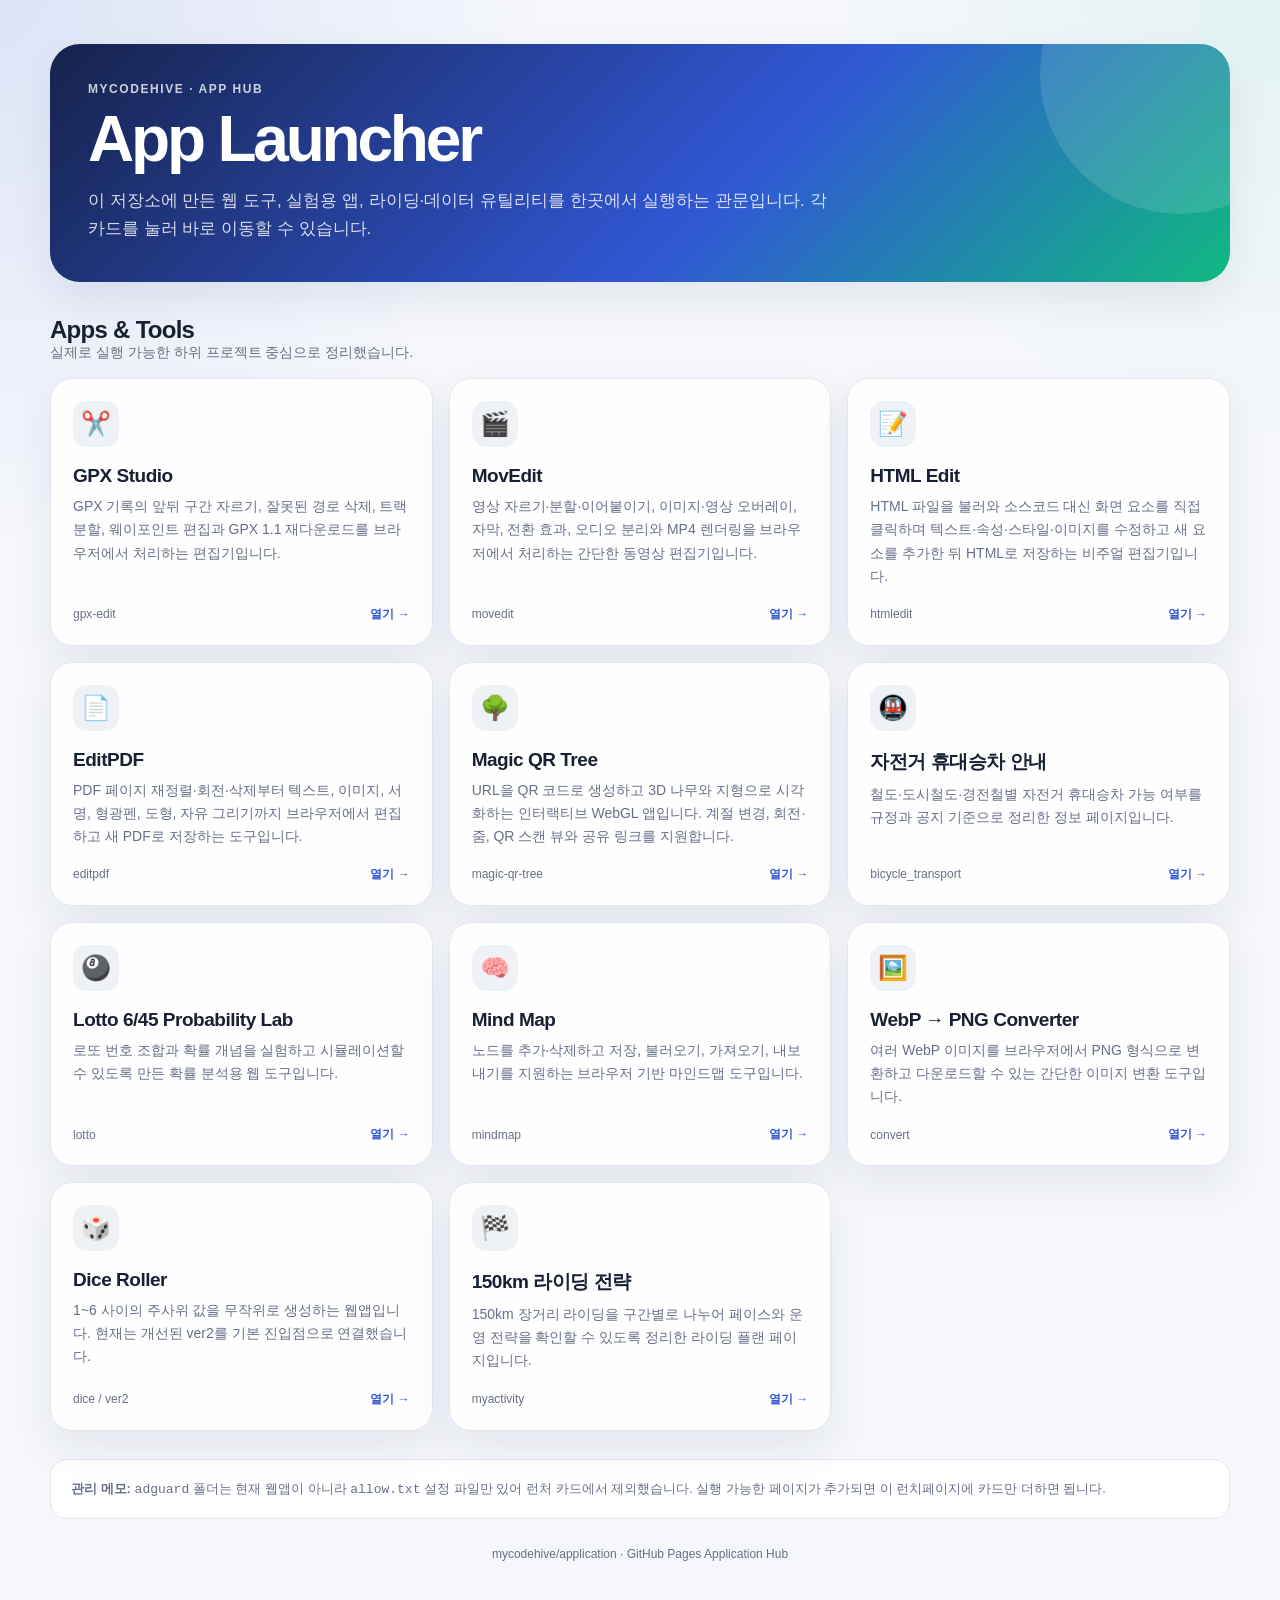
==== app/index.html @ d09657d2 "Publish index.html under /app" ====
<!doctype html>
<html lang="ko">
<head>
  <meta charset="utf-8" />
  <meta name="viewport" content="width=device-width, initial-scale=1" />
  <title>App Launcher</title>
  <meta name="description" content="mycodehive의 웹 도구와 실험 프로젝트를 /app/에서 실행하는 런치페이지입니다." />
  <style>
    :root{--bg:#f5f7fb;--surface:#ffffff;--surface-soft:#eef2f7;--text:#182033;--muted:#667085;--line:#e1e7ef;--brand:#3157d5;--brand-dark:#1f3ca6;--shadow:0 18px 42px rgba(30,42,75,.08);--radius:22px}
    *{box-sizing:border-box}body{margin:0;font-family:-apple-system,BlinkMacSystemFont,"Segoe UI",Roboto,"Noto Sans KR","Apple SD Gothic Neo","Malgun Gothic",sans-serif;color:var(--text);background:radial-gradient(circle at top left,rgba(49,87,213,.12),transparent 34rem),radial-gradient(circle at top right,rgba(16,185,129,.08),transparent 28rem),var(--bg)}a{color:inherit;text-decoration:none}.shell{width:min(1180px,calc(100% - 32px));margin:0 auto;padding:44px 0 72px}.hero{padding:38px;border-radius:30px;background:linear-gradient(135deg,#16234c,#3157d5 58%,#10b981);color:#fff;box-shadow:var(--shadow);overflow:hidden;position:relative}.hero:after{content:"";position:absolute;width:280px;height:280px;border-radius:50%;right:-90px;top:-110px;background:rgba(255,255,255,.12)}.eyebrow{font-size:12px;font-weight:800;letter-spacing:.13em;text-transform:uppercase;opacity:.78}h1{font-size:clamp(36px,6vw,64px);line-height:1.04;margin:10px 0 14px;letter-spacing:-.05em}.hero p{max-width:760px;margin:0;color:rgba(255,255,255,.82);font-size:17px;line-height:1.7}.section-head{display:flex;justify-content:space-between;gap:16px;align-items:end;margin:34px 0 16px}.section-head h2{margin:0;font-size:24px;letter-spacing:-.03em}.section-head p{margin:0;color:var(--muted);font-size:14px}.grid{display:grid;grid-template-columns:repeat(3,minmax(0,1fr));gap:16px}.card{display:flex;flex-direction:column;min-height:220px;background:rgba(255,255,255,.92);border:1px solid var(--line);border-radius:var(--radius);padding:22px;box-shadow:var(--shadow);transition:.18s ease}.card:hover{transform:translateY(-3px);border-color:#cbd6f6;box-shadow:0 22px 48px rgba(30,42,75,.12)}.icon{width:46px;height:46px;border-radius:14px;background:var(--surface-soft);display:grid;place-items:center;font-size:24px;margin-bottom:18px}.card h3{margin:0 0 8px;font-size:19px;letter-spacing:-.025em}.card p{margin:0;color:var(--muted);font-size:14px;line-height:1.65;flex:1}.meta{margin-top:18px;display:flex;justify-content:space-between;gap:12px;align-items:center;font-size:12px;color:var(--muted)}.open{font-weight:800;color:var(--brand)}.note{margin-top:28px;padding:18px 20px;border-radius:16px;background:#fff;border:1px solid var(--line);color:var(--muted);font-size:13px;line-height:1.65}footer{margin-top:28px;text-align:center;color:var(--muted);font-size:12px}@media(max-width:900px){.grid{grid-template-columns:repeat(2,minmax(0,1fr))}}@media(max-width:620px){.shell{width:min(100% - 22px,1180px);padding:18px 0 44px}.hero{padding:28px 22px;border-radius:22px}.grid{grid-template-columns:1fr}.section-head{display:block}.section-head p{margin-top:6px}}
  </style>
</head>
<body>
  <main class="shell">
    <section class="hero"><div class="eyebrow">MYCODEHIVE · APP HUB</div><h1>App Launcher</h1><p>이 저장소에 만든 웹 도구, 실험용 앱, 라이딩·데이터 유틸리티를 한곳에서 실행하는 관문입니다. 각 카드를 눌러 바로 이동할 수 있습니다.</p></section>
    <div class="section-head"><div><h2>Apps & Tools</h2><p>실제로 실행 가능한 하위 프로젝트 중심으로 정리했습니다.</p></div></div>
    <section class="grid">
      <a class="card" href="./gpx-edit/"><div class="icon">✂️</div><h3>GPX Studio</h3><p>GPX 기록의 앞뒤 구간 자르기, 잘못된 경로 삭제, 트랙 분할, 웨이포인트 편집과 GPX 1.1 재다운로드를 브라우저에서 처리하는 편집기입니다.</p><div class="meta"><span>gpx-edit</span><span class="open">열기 →</span></div></a>
      <a class="card" href="./movedit/"><div class="icon">🎬</div><h3>MovEdit</h3><p>영상 자르기·분할·이어붙이기, 이미지·영상 오버레이, 자막, 전환 효과, 오디오 분리와 MP4 렌더링을 브라우저에서 처리하는 간단한 동영상 편집기입니다.</p><div class="meta"><span>movedit</span><span class="open">열기 →</span></div></a>
      <a class="card" href="./htmledit/"><div class="icon">📝</div><h3>HTML Edit</h3><p>HTML 파일을 불러와 소스코드 대신 화면 요소를 직접 클릭하며 텍스트·속성·스타일·이미지를 수정하고 새 요소를 추가한 뒤 HTML로 저장하는 비주얼 편집기입니다.</p><div class="meta"><span>htmledit</span><span class="open">열기 →</span></div></a>
      <a class="card" href="./editpdf/"><div class="icon">📄</div><h3>EditPDF</h3><p>PDF 페이지 재정렬·회전·삭제부터 텍스트, 이미지, 서명, 형광펜, 도형, 자유 그리기까지 브라우저에서 편집하고 새 PDF로 저장하는 도구입니다.</p><div class="meta"><span>editpdf</span><span class="open">열기 →</span></div></a>
      <a class="card" href="./magic-qr-tree/"><div class="icon">🌳</div><h3>Magic QR Tree</h3><p>URL을 QR 코드로 생성하고 3D 나무와 지형으로 시각화하는 인터랙티브 WebGL 앱입니다. 계절 변경, 회전·줌, QR 스캔 뷰와 공유 링크를 지원합니다.</p><div class="meta"><span>magic-qr-tree</span><span class="open">열기 →</span></div></a>
      <a class="card" href="./bicycle_transport/"><div class="icon">🚇</div><h3>자전거 휴대승차 안내</h3><p>철도·도시철도·경전철별 자전거 휴대승차 가능 여부를 규정과 공지 기준으로 정리한 정보 페이지입니다.</p><div class="meta"><span>bicycle_transport</span><span class="open">열기 →</span></div></a>
      <a class="card" href="./lotto/lotto.html"><div class="icon">🎱</div><h3>Lotto 6/45 Probability Lab</h3><p>로또 번호 조합과 확률 개념을 실험하고 시뮬레이션할 수 있도록 만든 확률 분석용 웹 도구입니다.</p><div class="meta"><span>lotto</span><span class="open">열기 →</span></div></a>
      <a class="card" href="./mindmap/"><div class="icon">🧠</div><h3>Mind Map</h3><p>노드를 추가·삭제하고 저장, 불러오기, 가져오기, 내보내기를 지원하는 브라우저 기반 마인드맵 도구입니다.</p><div class="meta"><span>mindmap</span><span class="open">열기 →</span></div></a>
      <a class="card" href="./convert/img2img.html"><div class="icon">🖼️</div><h3>WebP → PNG Converter</h3><p>여러 WebP 이미지를 브라우저에서 PNG 형식으로 변환하고 다운로드할 수 있는 간단한 이미지 변환 도구입니다.</p><div class="meta"><span>convert</span><span class="open">열기 →</span></div></a>
      <a class="card" href="./dice/ver2/"><div class="icon">🎲</div><h3>Dice Roller</h3><p>1~6 사이의 주사위 값을 무작위로 생성하는 웹앱입니다. 현재는 개선된 ver2를 기본 진입점으로 연결했습니다.</p><div class="meta"><span>dice / ver2</span><span class="open">열기 →</span></div></a>
      <a class="card" href="./myactivity/150km.html"><div class="icon">🏁</div><h3>150km 라이딩 전략</h3><p>150km 장거리 라이딩을 구간별로 나누어 페이스와 운영 전략을 확인할 수 있도록 정리한 라이딩 플랜 페이지입니다.</p><div class="meta"><span>myactivity</span><span class="open">열기 →</span></div></a>
    </section>
    <div class="note"><strong>관리 메모:</strong> <code>adguard</code> 폴더는 현재 웹앱이 아니라 <code>allow.txt</code> 설정 파일만 있어 런처 카드에서 제외했습니다. 실행 가능한 페이지가 추가되면 이 런치페이지에 카드만 더하면 됩니다.</div>
    <footer>mycodehive/application · GitHub Pages Application Hub</footer>
  </main>
</body>
</html>
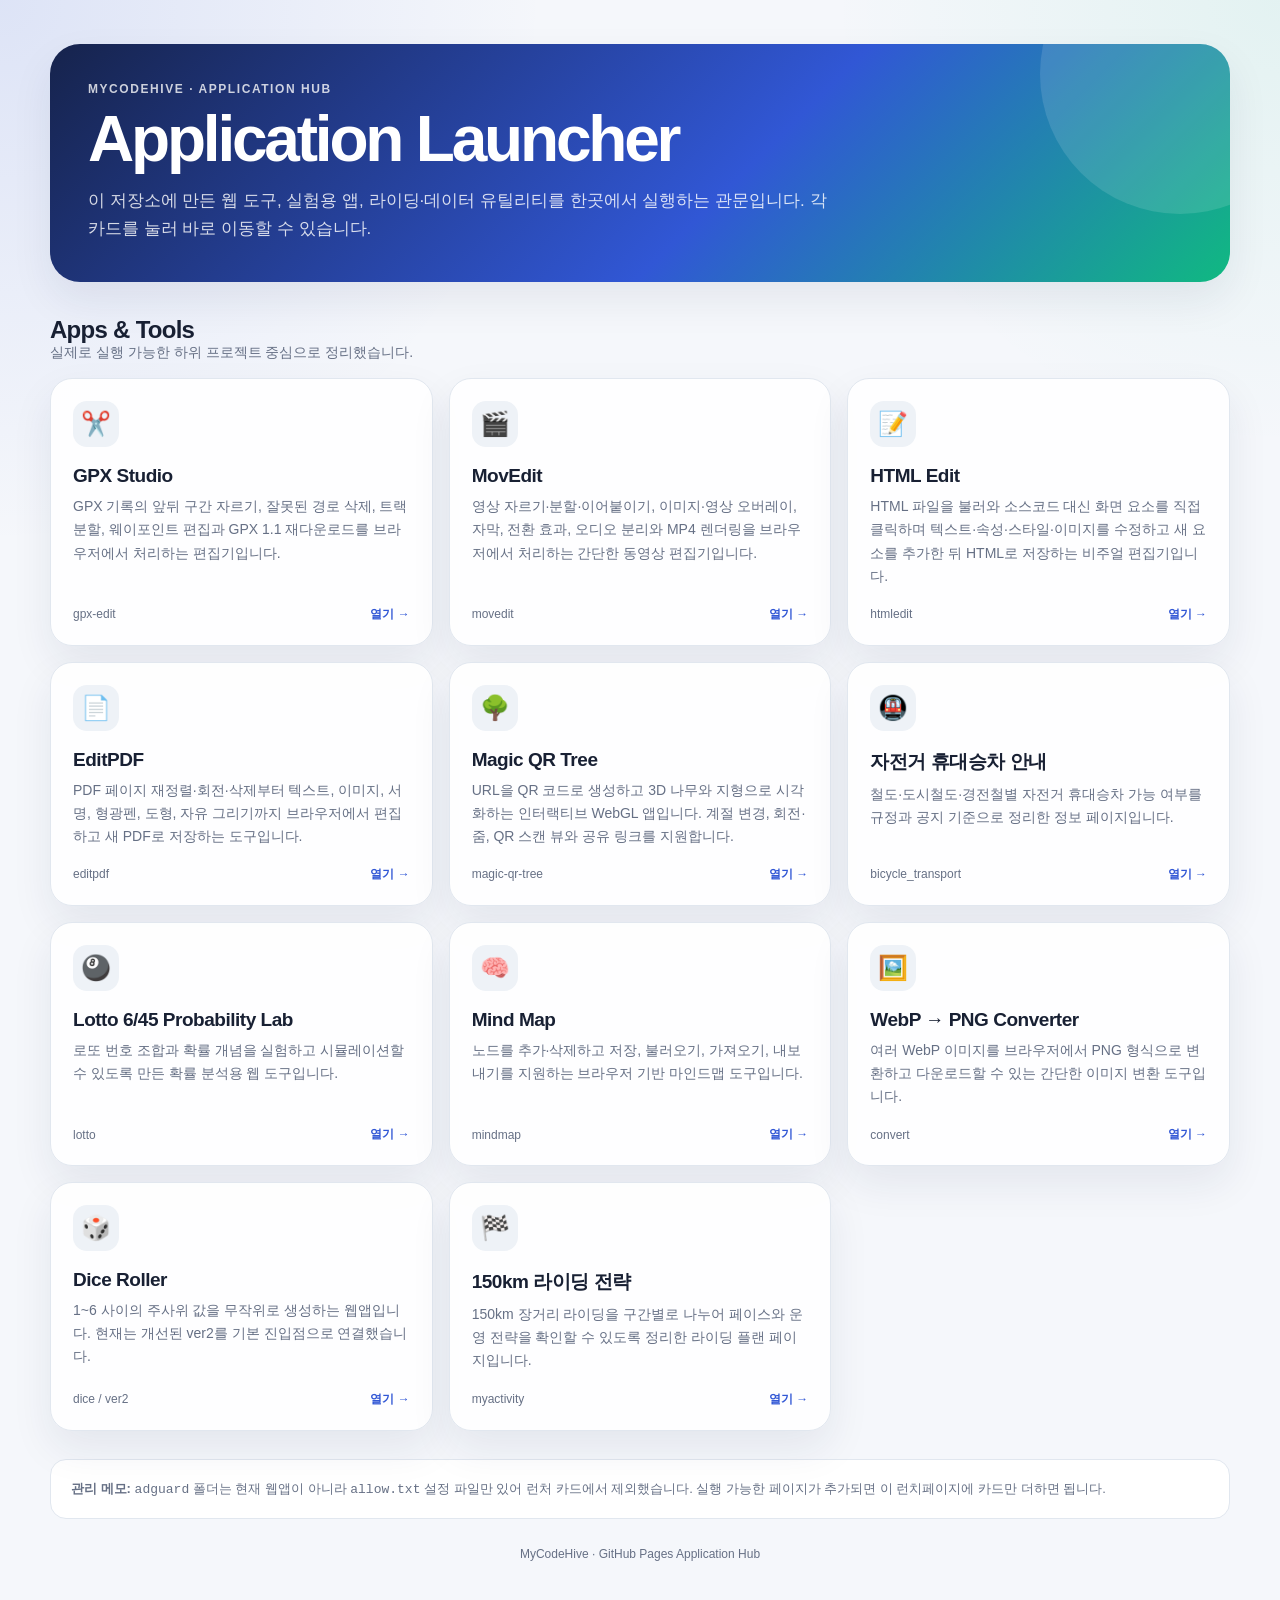
==== commit 7ef2e8b3: "Restore Application Launcher at /app" ====
--- a/app/index.html
+++ b/app/index.html
@@ -3,7 +3,7 @@
 <head>
   <meta charset="utf-8" />
   <meta name="viewport" content="width=device-width, initial-scale=1" />
-  <title>App Launcher</title>
+  <title>Application Launcher</title>
   <meta name="description" content="mycodehive의 웹 도구와 실험 프로젝트를 /app/에서 실행하는 런치페이지입니다." />
   <style>
     :root{--bg:#f5f7fb;--surface:#ffffff;--surface-soft:#eef2f7;--text:#182033;--muted:#667085;--line:#e1e7ef;--brand:#3157d5;--brand-dark:#1f3ca6;--shadow:0 18px 42px rgba(30,42,75,.08);--radius:22px}
@@ -12,7 +12,7 @@
 </head>
 <body>
   <main class="shell">
-    <section class="hero"><div class="eyebrow">MYCODEHIVE · APP HUB</div><h1>App Launcher</h1><p>이 저장소에 만든 웹 도구, 실험용 앱, 라이딩·데이터 유틸리티를 한곳에서 실행하는 관문입니다. 각 카드를 눌러 바로 이동할 수 있습니다.</p></section>
+    <section class="hero"><div class="eyebrow">MYCODEHIVE · APPLICATION HUB</div><h1>Application Launcher</h1><p>이 저장소에 만든 웹 도구, 실험용 앱, 라이딩·데이터 유틸리티를 한곳에서 실행하는 관문입니다. 각 카드를 눌러 바로 이동할 수 있습니다.</p></section>
     <div class="section-head"><div><h2>Apps & Tools</h2><p>실제로 실행 가능한 하위 프로젝트 중심으로 정리했습니다.</p></div></div>
     <section class="grid">
       <a class="card" href="./gpx-edit/"><div class="icon">✂️</div><h3>GPX Studio</h3><p>GPX 기록의 앞뒤 구간 자르기, 잘못된 경로 삭제, 트랙 분할, 웨이포인트 편집과 GPX 1.1 재다운로드를 브라우저에서 처리하는 편집기입니다.</p><div class="meta"><span>gpx-edit</span><span class="open">열기 →</span></div></a>
@@ -28,7 +28,7 @@
       <a class="card" href="./myactivity/150km.html"><div class="icon">🏁</div><h3>150km 라이딩 전략</h3><p>150km 장거리 라이딩을 구간별로 나누어 페이스와 운영 전략을 확인할 수 있도록 정리한 라이딩 플랜 페이지입니다.</p><div class="meta"><span>myactivity</span><span class="open">열기 →</span></div></a>
     </section>
     <div class="note"><strong>관리 메모:</strong> <code>adguard</code> 폴더는 현재 웹앱이 아니라 <code>allow.txt</code> 설정 파일만 있어 런처 카드에서 제외했습니다. 실행 가능한 페이지가 추가되면 이 런치페이지에 카드만 더하면 됩니다.</div>
-    <footer>mycodehive/application · GitHub Pages Application Hub</footer>
+    <footer>MyCodeHive · GitHub Pages Application Hub</footer>
   </main>
 </body>
 </html>
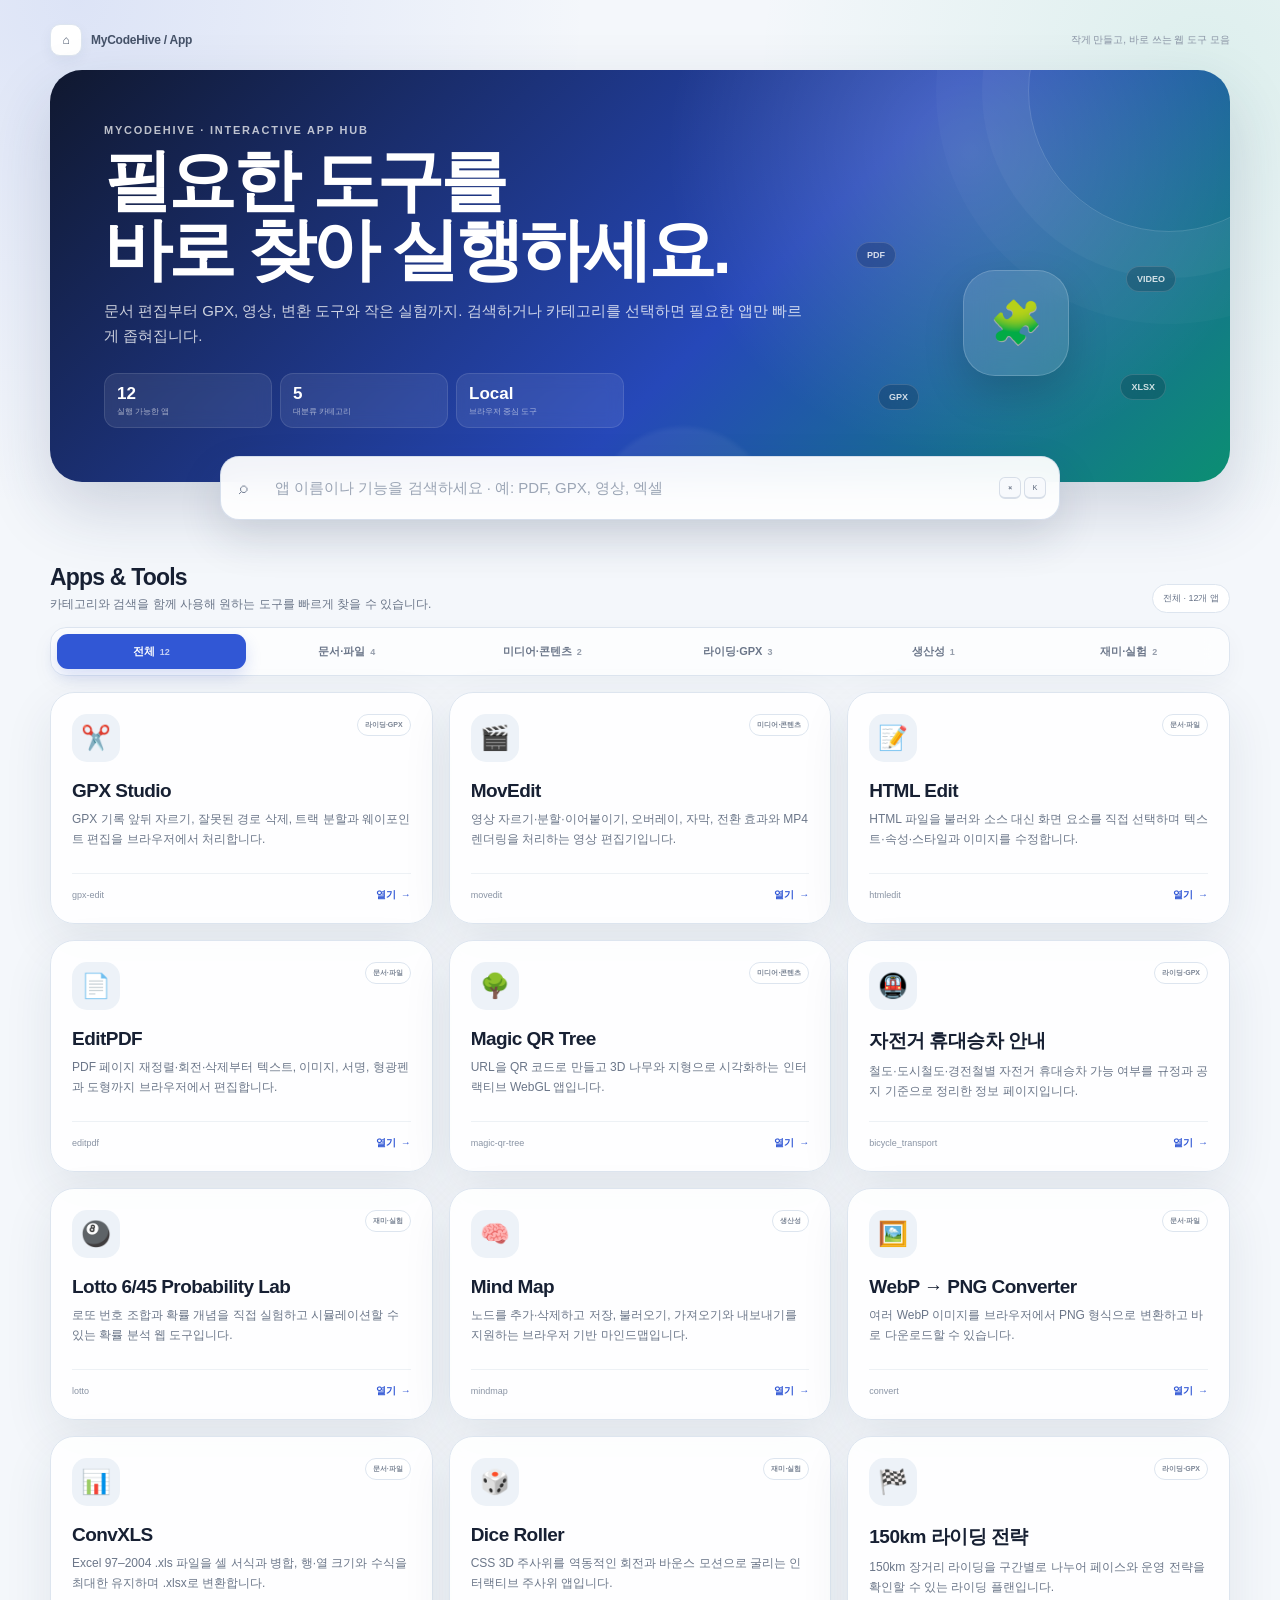
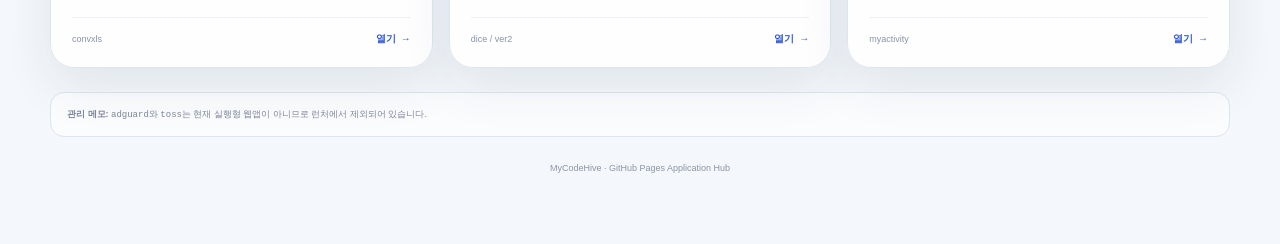
==== commit 4107359e: "Sync interactive app launcher" ====
--- a/app/index.html
+++ b/app/index.html
@@ -3,32 +3,408 @@
 <head>
   <meta charset="utf-8" />
   <meta name="viewport" content="width=device-width, initial-scale=1" />
-  <title>Application Launcher</title>
-  <meta name="description" content="mycodehive의 웹 도구와 실험 프로젝트를 /app/에서 실행하는 런치페이지입니다." />
+  <meta name="theme-color" content="#10182f" />
+  <meta name="description" content="MyCodeHive에서 만든 웹 도구와 실험 프로젝트를 카테고리와 검색으로 빠르게 실행하는 App Launcher입니다." />
+  <title>Application Launcher · MyCodeHive</title>
   <style>
-    :root{--bg:#f5f7fb;--surface:#ffffff;--surface-soft:#eef2f7;--text:#182033;--muted:#667085;--line:#e1e7ef;--brand:#3157d5;--brand-dark:#1f3ca6;--shadow:0 18px 42px rgba(30,42,75,.08);--radius:22px}
-    *{box-sizing:border-box}body{margin:0;font-family:-apple-system,BlinkMacSystemFont,"Segoe UI",Roboto,"Noto Sans KR","Apple SD Gothic Neo","Malgun Gothic",sans-serif;color:var(--text);background:radial-gradient(circle at top left,rgba(49,87,213,.12),transparent 34rem),radial-gradient(circle at top right,rgba(16,185,129,.08),transparent 28rem),var(--bg)}a{color:inherit;text-decoration:none}.shell{width:min(1180px,calc(100% - 32px));margin:0 auto;padding:44px 0 72px}.hero{padding:38px;border-radius:30px;background:linear-gradient(135deg,#16234c,#3157d5 58%,#10b981);color:#fff;box-shadow:var(--shadow);overflow:hidden;position:relative}.hero:after{content:"";position:absolute;width:280px;height:280px;border-radius:50%;right:-90px;top:-110px;background:rgba(255,255,255,.12)}.eyebrow{font-size:12px;font-weight:800;letter-spacing:.13em;text-transform:uppercase;opacity:.78}h1{font-size:clamp(36px,6vw,64px);line-height:1.04;margin:10px 0 14px;letter-spacing:-.05em}.hero p{max-width:760px;margin:0;color:rgba(255,255,255,.82);font-size:17px;line-height:1.7}.section-head{display:flex;justify-content:space-between;gap:16px;align-items:end;margin:34px 0 16px}.section-head h2{margin:0;font-size:24px;letter-spacing:-.03em}.section-head p{margin:0;color:var(--muted);font-size:14px}.grid{display:grid;grid-template-columns:repeat(3,minmax(0,1fr));gap:16px}.card{display:flex;flex-direction:column;min-height:220px;background:rgba(255,255,255,.92);border:1px solid var(--line);border-radius:var(--radius);padding:22px;box-shadow:var(--shadow);transition:.18s ease}.card:hover{transform:translateY(-3px);border-color:#cbd6f6;box-shadow:0 22px 48px rgba(30,42,75,.12)}.icon{width:46px;height:46px;border-radius:14px;background:var(--surface-soft);display:grid;place-items:center;font-size:24px;margin-bottom:18px}.card h3{margin:0 0 8px;font-size:19px;letter-spacing:-.025em}.card p{margin:0;color:var(--muted);font-size:14px;line-height:1.65;flex:1}.meta{margin-top:18px;display:flex;justify-content:space-between;gap:12px;align-items:center;font-size:12px;color:var(--muted)}.open{font-weight:800;color:var(--brand)}.note{margin-top:28px;padding:18px 20px;border-radius:16px;background:#fff;border:1px solid var(--line);color:var(--muted);font-size:13px;line-height:1.65}footer{margin-top:28px;text-align:center;color:var(--muted);font-size:12px}@media(max-width:900px){.grid{grid-template-columns:repeat(2,minmax(0,1fr))}}@media(max-width:620px){.shell{width:min(100% - 22px,1180px);padding:18px 0 44px}.hero{padding:28px 22px;border-radius:22px}.grid{grid-template-columns:1fr}.section-head{display:block}.section-head p{margin-top:6px}}
+    :root{
+      --bg:#f4f7fb;
+      --surface:rgba(255,255,255,.88);
+      --surface-solid:#fff;
+      --surface-soft:#edf2f8;
+      --text:#172033;
+      --muted:#6b7689;
+      --line:#dde5ef;
+      --brand:#3157d5;
+      --brand-dark:#1d3caa;
+      --green:#10a772;
+      --hero-a:#10182f;
+      --hero-b:#2648b9;
+      --hero-c:#0b8f72;
+      --shadow:0 18px 50px rgba(35,50,82,.09);
+      --radius:24px;
+    }
+    *{box-sizing:border-box}
+    html{scroll-behavior:smooth}
+    body{
+      margin:0;
+      min-height:100vh;
+      font-family:-apple-system,BlinkMacSystemFont,"Segoe UI",Roboto,"Noto Sans KR","Apple SD Gothic Neo","Malgun Gothic",sans-serif;
+      color:var(--text);
+      background:
+        radial-gradient(circle at 6% 0%,rgba(49,87,213,.12),transparent 32rem),
+        radial-gradient(circle at 94% 4%,rgba(16,167,114,.10),transparent 28rem),
+        var(--bg);
+    }
+    a{color:inherit;text-decoration:none}
+    button,input{font:inherit}
+    button{cursor:pointer}
+    .shell{width:min(1180px,calc(100% - 32px));margin:0 auto;padding:24px 0 72px}
+    .mini-nav{display:flex;align-items:center;justify-content:space-between;gap:16px;margin-bottom:14px}
+    .brand-link{display:flex;align-items:center;gap:9px;font-size:12px;font-weight:850;letter-spacing:-.02em;color:#455268}
+    .brand-mark{width:32px;height:32px;border-radius:10px;display:grid;place-items:center;background:#fff;border:1px solid var(--line);box-shadow:0 5px 14px rgba(35,50,82,.05)}
+    .nav-note{font-size:10px;color:#8993a4}
+    .hero{
+      --mx:78%;
+      --my:20%;
+      position:relative;
+      overflow:hidden;
+      min-height:330px;
+      padding:clamp(28px,5vw,54px);
+      border-radius:32px;
+      color:#fff;
+      background:
+        radial-gradient(circle at var(--mx) var(--my),rgba(255,255,255,.18),transparent 19rem),
+        linear-gradient(135deg,var(--hero-a),var(--hero-b) 58%,var(--hero-c));
+      box-shadow:0 28px 65px rgba(31,48,92,.18);
+      isolation:isolate;
+    }
+    .hero:before,.hero:after{content:"";position:absolute;border-radius:50%;pointer-events:none;z-index:-1}
+    .hero:before{width:280px;height:280px;right:-80px;top:-120px;border:1px solid rgba(255,255,255,.16);box-shadow:0 0 0 46px rgba(255,255,255,.035),0 0 0 92px rgba(255,255,255,.025)}
+    .hero:after{width:180px;height:180px;left:46%;bottom:-125px;background:rgba(255,255,255,.055);filter:blur(2px)}
+    .hero-grid{display:grid;grid-template-columns:minmax(0,1fr) 320px;gap:32px;align-items:end}
+    .eyebrow{font-size:11px;font-weight:900;letter-spacing:.16em;text-transform:uppercase;opacity:.72}
+    h1{font-size:clamp(38px,6vw,68px);line-height:1.02;margin:10px 0 13px;letter-spacing:-.055em}
+    .hero-copy>p{max-width:700px;margin:0;color:rgba(255,255,255,.78);font-size:15px;line-height:1.7}
+    .hero-metrics{display:grid;grid-template-columns:repeat(3,1fr);gap:8px;margin-top:24px;max-width:520px}
+    .metric{padding:10px 12px;border-radius:13px;background:rgba(255,255,255,.08);border:1px solid rgba(255,255,255,.11);backdrop-filter:blur(8px)}
+    .metric b{display:block;font-size:17px}.metric span{display:block;margin-top:2px;font-size:8px;color:rgba(255,255,255,.58)}
+    .hero-orbit{position:relative;min-height:210px;display:grid;place-items:center}
+    .orbit-core{width:106px;height:106px;border-radius:32px;display:grid;place-items:center;background:rgba(255,255,255,.12);border:1px solid rgba(255,255,255,.18);backdrop-filter:blur(14px);font-size:42px;box-shadow:0 18px 40px rgba(0,0,0,.15);animation:float 5s ease-in-out infinite}
+    .orbit-chip{position:absolute;padding:7px 10px;border-radius:999px;border:1px solid rgba(255,255,255,.15);background:rgba(9,18,43,.22);backdrop-filter:blur(10px);font-size:9px;font-weight:800;color:rgba(255,255,255,.8)}
+    .orbit-chip.c1{left:0;top:24px}.orbit-chip.c2{right:0;top:48px}.orbit-chip.c3{left:22px;bottom:18px}.orbit-chip.c4{right:10px;bottom:28px}
+    @keyframes float{50%{transform:translateY(-8px) rotate(2deg)}}
+    .search-wrap{position:relative;margin:-26px auto 0;width:min(840px,calc(100% - 36px));z-index:3}
+    .search-box{
+      display:grid;grid-template-columns:24px minmax(0,1fr) auto auto;align-items:center;gap:10px;
+      min-height:64px;padding:8px 10px 8px 18px;border:1px solid rgba(210,220,234,.9);border-radius:19px;
+      background:rgba(255,255,255,.94);backdrop-filter:blur(16px);box-shadow:0 18px 44px rgba(36,50,78,.14)
+    }
+    .search-icon{font-size:17px;color:#7a8598}
+    #appSearch{width:100%;border:0;outline:0;background:transparent;color:var(--text);font-size:15px;min-width:0}
+    #appSearch::placeholder{color:#9ba5b5}
+    .clear-search{border:0;background:transparent;color:#8590a2;width:34px;height:34px;border-radius:9px;font-size:18px}
+    .clear-search:hover{background:#f0f3f8;color:#4b5769}
+    .shortcut{display:flex;align-items:center;gap:3px;color:#8b96a7;font-size:8px;white-space:nowrap;padding-right:3px}
+    kbd{min-width:22px;height:22px;padding:0 5px;display:grid;place-items:center;border:1px solid #d7dee8;border-bottom-width:2px;border-radius:6px;background:#f7f9fc;color:#687386;font-size:8px}
+    .content-head{display:flex;align-items:end;justify-content:space-between;gap:16px;margin:44px 0 14px}
+    .content-head h2{margin:0;font-size:23px;letter-spacing:-.035em}
+    .content-head p{margin:5px 0 0;color:var(--muted);font-size:12px}
+    .result-pill{padding:7px 10px;border-radius:999px;background:#fff;border:1px solid var(--line);color:#667287;font-size:9px;white-space:nowrap}
+    .tabs{display:flex;gap:7px;flex-wrap:wrap;width:100%;padding:6px;margin:0 0 16px;border:1px solid var(--line);border-radius:16px;background:rgba(255,255,255,.72);box-shadow:0 8px 24px rgba(30,42,75,.04);backdrop-filter:blur(12px)}
+    .tab{flex:1 1 120px;border:0;background:transparent;color:var(--muted);padding:10px 12px;border-radius:11px;font-size:11px;font-weight:800;white-space:nowrap;transition:.16s ease}
+    .tab:hover{background:#f0f4f9;color:var(--text)}
+    .tab.active{background:var(--brand);color:#fff;box-shadow:0 7px 16px rgba(49,87,213,.18)}
+    .tab-count{margin-left:5px;font-size:9px;opacity:.7}
+    .grid{display:grid;grid-template-columns:repeat(3,minmax(0,1fr));gap:16px;perspective:1100px}
+    .card{
+      --rx:0deg;--ry:0deg;--px:50%;--py:50%;
+      position:relative;overflow:hidden;display:flex;flex-direction:column;min-height:232px;padding:21px;
+      border:1px solid var(--line);border-radius:var(--radius);background:var(--surface);box-shadow:var(--shadow);
+      transform:translateY(0) rotateX(var(--rx)) rotateY(var(--ry));transform-style:preserve-3d;
+      transition:transform .18s ease,border-color .18s ease,box-shadow .18s ease,opacity .18s ease;
+      animation:cardIn .28s ease both;
+    }
+    .card:before{
+      content:"";position:absolute;inset:0;pointer-events:none;opacity:0;
+      background:radial-gradient(circle at var(--px) var(--py),rgba(49,87,213,.13),transparent 42%);
+      transition:opacity .18s ease
+    }
+    .card:hover{border-color:#bccaf2;box-shadow:0 24px 55px rgba(31,50,94,.13);transform:translateY(-4px) rotateX(var(--rx)) rotateY(var(--ry))}
+    .card:hover:before{opacity:1}
+    .card.is-hidden{display:none}
+    @keyframes cardIn{from{opacity:0;transform:translateY(8px)}to{opacity:1;transform:translateY(0)}}
+    .card-top{display:flex;align-items:flex-start;justify-content:space-between;gap:10px;position:relative;z-index:1}
+    .icon{width:48px;height:48px;border-radius:15px;background:var(--surface-soft);display:grid;place-items:center;font-size:24px}
+    .category-badge{padding:5px 7px;border:1px solid var(--line);border-radius:999px;background:rgba(255,255,255,.72);color:#7b8595;font-size:7px;font-weight:850}
+    .card h3{position:relative;z-index:1;margin:18px 0 7px;font-size:19px;letter-spacing:-.028em}
+    .card p{position:relative;z-index:1;margin:0;color:var(--muted);font-size:12px;line-height:1.7;flex:1}
+    .meta{position:relative;z-index:1;margin-top:18px;padding-top:14px;border-top:1px solid #edf1f5;display:flex;justify-content:space-between;gap:12px;align-items:center;font-size:9px;color:#8993a4}
+    .open{display:flex;align-items:center;gap:5px;font-weight:900;color:var(--brand);font-size:10px}
+    .open i{font-style:normal;transition:transform .16s ease}.card:hover .open i{transform:translateX(3px)}
+    .empty-state{display:none;padding:44px 20px;text-align:center;border:1px dashed #cfd8e5;border-radius:20px;background:rgba(255,255,255,.6);color:var(--muted)}
+    .empty-state.show{display:block}.empty-state b{display:block;color:var(--text);font-size:17px;margin-bottom:6px}
+    .empty-state button{margin-top:12px;border:0;border-radius:9px;background:var(--brand);color:#fff;padding:9px 13px;font-size:10px;font-weight:800}
+    .note{margin-top:24px;padding:14px 16px;border:1px solid var(--line);border-radius:14px;background:rgba(255,255,255,.7);color:#7d8798;font-size:9px;line-height:1.6}
+    footer{margin-top:26px;text-align:center;color:#8b95a6;font-size:9px}
+    @media(max-width:900px){.hero-grid{grid-template-columns:1fr 250px}.grid{grid-template-columns:repeat(2,minmax(0,1fr))}}
+    @media(max-width:700px){.hero-grid{grid-template-columns:1fr}.hero-orbit{display:none}.hero{min-height:0}.search-wrap{margin-top:-20px}.shortcut{display:none}.tabs{flex-wrap:nowrap;overflow-x:auto;scrollbar-width:none}.tabs::-webkit-scrollbar{display:none}.tab{flex:0 0 auto}.grid{grid-template-columns:1fr}.content-head{align-items:flex-start;flex-direction:column}.result-pill{align-self:flex-start}}
+    @media(max-width:520px){.shell{width:min(100% - 20px,1180px);padding-top:14px}.mini-nav{margin-bottom:10px}.nav-note{display:none}.hero{padding:28px 22px;border-radius:24px}h1{font-size:42px}.hero-metrics{grid-template-columns:repeat(3,1fr)}.metric{padding:9px 8px}.search-wrap{width:calc(100% - 18px)}.search-box{min-height:58px;padding-left:14px}.card{min-height:210px}}
+    @media(prefers-reduced-motion:reduce){html{scroll-behavior:auto}.orbit-core,.card{animation:none!important}.card,.open i{transition:none!important}}
   </style>
 </head>
 <body>
   <main class="shell">
-    <section class="hero"><div class="eyebrow">MYCODEHIVE · APPLICATION HUB</div><h1>Application Launcher</h1><p>이 저장소에 만든 웹 도구, 실험용 앱, 라이딩·데이터 유틸리티를 한곳에서 실행하는 관문입니다. 각 카드를 눌러 바로 이동할 수 있습니다.</p></section>
-    <div class="section-head"><div><h2>Apps & Tools</h2><p>실제로 실행 가능한 하위 프로젝트 중심으로 정리했습니다.</p></div></div>
-    <section class="grid">
-      <a class="card" href="./gpx-edit/"><div class="icon">✂️</div><h3>GPX Studio</h3><p>GPX 기록의 앞뒤 구간 자르기, 잘못된 경로 삭제, 트랙 분할, 웨이포인트 편집과 GPX 1.1 재다운로드를 브라우저에서 처리하는 편집기입니다.</p><div class="meta"><span>gpx-edit</span><span class="open">열기 →</span></div></a>
-      <a class="card" href="./movedit/"><div class="icon">🎬</div><h3>MovEdit</h3><p>영상 자르기·분할·이어붙이기, 이미지·영상 오버레이, 자막, 전환 효과, 오디오 분리와 MP4 렌더링을 브라우저에서 처리하는 간단한 동영상 편집기입니다.</p><div class="meta"><span>movedit</span><span class="open">열기 →</span></div></a>
-      <a class="card" href="./htmledit/"><div class="icon">📝</div><h3>HTML Edit</h3><p>HTML 파일을 불러와 소스코드 대신 화면 요소를 직접 클릭하며 텍스트·속성·스타일·이미지를 수정하고 새 요소를 추가한 뒤 HTML로 저장하는 비주얼 편집기입니다.</p><div class="meta"><span>htmledit</span><span class="open">열기 →</span></div></a>
-      <a class="card" href="./editpdf/"><div class="icon">📄</div><h3>EditPDF</h3><p>PDF 페이지 재정렬·회전·삭제부터 텍스트, 이미지, 서명, 형광펜, 도형, 자유 그리기까지 브라우저에서 편집하고 새 PDF로 저장하는 도구입니다.</p><div class="meta"><span>editpdf</span><span class="open">열기 →</span></div></a>
-      <a class="card" href="./magic-qr-tree/"><div class="icon">🌳</div><h3>Magic QR Tree</h3><p>URL을 QR 코드로 생성하고 3D 나무와 지형으로 시각화하는 인터랙티브 WebGL 앱입니다. 계절 변경, 회전·줌, QR 스캔 뷰와 공유 링크를 지원합니다.</p><div class="meta"><span>magic-qr-tree</span><span class="open">열기 →</span></div></a>
-      <a class="card" href="./bicycle_transport/"><div class="icon">🚇</div><h3>자전거 휴대승차 안내</h3><p>철도·도시철도·경전철별 자전거 휴대승차 가능 여부를 규정과 공지 기준으로 정리한 정보 페이지입니다.</p><div class="meta"><span>bicycle_transport</span><span class="open">열기 →</span></div></a>
-      <a class="card" href="./lotto/lotto.html"><div class="icon">🎱</div><h3>Lotto 6/45 Probability Lab</h3><p>로또 번호 조합과 확률 개념을 실험하고 시뮬레이션할 수 있도록 만든 확률 분석용 웹 도구입니다.</p><div class="meta"><span>lotto</span><span class="open">열기 →</span></div></a>
-      <a class="card" href="./mindmap/"><div class="icon">🧠</div><h3>Mind Map</h3><p>노드를 추가·삭제하고 저장, 불러오기, 가져오기, 내보내기를 지원하는 브라우저 기반 마인드맵 도구입니다.</p><div class="meta"><span>mindmap</span><span class="open">열기 →</span></div></a>
-      <a class="card" href="./convert/img2img.html"><div class="icon">🖼️</div><h3>WebP → PNG Converter</h3><p>여러 WebP 이미지를 브라우저에서 PNG 형식으로 변환하고 다운로드할 수 있는 간단한 이미지 변환 도구입니다.</p><div class="meta"><span>convert</span><span class="open">열기 →</span></div></a>
-      <a class="card" href="./dice/ver2/"><div class="icon">🎲</div><h3>Dice Roller</h3><p>1~6 사이의 주사위 값을 무작위로 생성하는 웹앱입니다. 현재는 개선된 ver2를 기본 진입점으로 연결했습니다.</p><div class="meta"><span>dice / ver2</span><span class="open">열기 →</span></div></a>
-      <a class="card" href="./myactivity/150km.html"><div class="icon">🏁</div><h3>150km 라이딩 전략</h3><p>150km 장거리 라이딩을 구간별로 나누어 페이스와 운영 전략을 확인할 수 있도록 정리한 라이딩 플랜 페이지입니다.</p><div class="meta"><span>myactivity</span><span class="open">열기 →</span></div></a>
+    <header class="mini-nav">
+      <a class="brand-link" href="/"><span class="brand-mark">⌂</span><span>MyCodeHive / App</span></a>
+      <span class="nav-note">작게 만들고, 바로 쓰는 웹 도구 모음</span>
+    </header>
+
+    <section class="hero" id="hero">
+      <div class="hero-grid">
+        <div class="hero-copy">
+          <div class="eyebrow">MYCODEHIVE · INTERACTIVE APP HUB</div>
+          <h1>필요한 도구를<br>바로 찾아 실행하세요.</h1>
+          <p>문서 편집부터 GPX, 영상, 변환 도구와 작은 실험까지. 검색하거나 카테고리를 선택하면 필요한 앱만 빠르게 좁혀집니다.</p>
+          <div class="hero-metrics" aria-label="런처 요약">
+            <div class="metric"><b>12</b><span>실행 가능한 앱</span></div>
+            <div class="metric"><b>5</b><span>대분류 카테고리</span></div>
+            <div class="metric"><b>Local</b><span>브라우저 중심 도구</span></div>
+          </div>
+        </div>
+        <div class="hero-orbit" aria-hidden="true">
+          <span class="orbit-chip c1">PDF</span>
+          <span class="orbit-chip c2">VIDEO</span>
+          <span class="orbit-chip c3">GPX</span>
+          <span class="orbit-chip c4">XLSX</span>
+          <div class="orbit-core">🧩</div>
+        </div>
+      </div>
     </section>
-    <div class="note"><strong>관리 메모:</strong> <code>adguard</code> 폴더는 현재 웹앱이 아니라 <code>allow.txt</code> 설정 파일만 있어 런처 카드에서 제외했습니다. 실행 가능한 페이지가 추가되면 이 런치페이지에 카드만 더하면 됩니다.</div>
+
+    <div class="search-wrap">
+      <div class="search-box">
+        <span class="search-icon">⌕</span>
+        <input id="appSearch" type="search" autocomplete="off" placeholder="앱 이름이나 기능을 검색하세요 · 예: PDF, GPX, 영상, 엑셀" aria-label="앱 검색">
+        <button id="clearSearch" class="clear-search" type="button" aria-label="검색어 지우기">×</button>
+        <span class="shortcut"><kbd>⌘</kbd><kbd>K</kbd></span>
+      </div>
+    </div>
+
+    <div class="content-head">
+      <div>
+        <h2>Apps & Tools</h2>
+        <p>카테고리와 검색을 함께 사용해 원하는 도구를 빠르게 찾을 수 있습니다.</p>
+      </div>
+      <div id="resultPill" class="result-pill" aria-live="polite">12개 앱 표시 중</div>
+    </div>
+
+    <nav class="tabs" role="tablist" aria-label="앱 카테고리">
+      <button class="tab active" type="button" role="tab" aria-selected="true" data-category="all">전체<span class="tab-count">12</span></button>
+      <button class="tab" type="button" role="tab" aria-selected="false" data-category="docs">문서·파일<span class="tab-count">4</span></button>
+      <button class="tab" type="button" role="tab" aria-selected="false" data-category="media">미디어·콘텐츠<span class="tab-count">2</span></button>
+      <button class="tab" type="button" role="tab" aria-selected="false" data-category="ride">라이딩·GPX<span class="tab-count">3</span></button>
+      <button class="tab" type="button" role="tab" aria-selected="false" data-category="productivity">생산성<span class="tab-count">1</span></button>
+      <button class="tab" type="button" role="tab" aria-selected="false" data-category="fun">재미·실험<span class="tab-count">2</span></button>
+    </nav>
+
+    <section class="grid" id="appGrid">
+      <a class="card" data-category="ride" data-search="gpx studio gpx 편집 경로 트랙 웨이포인트 라이딩" href="./gpx-edit/">
+        <div class="card-top"><div class="icon">✂️</div><span class="category-badge">라이딩·GPX</span></div>
+        <h3>GPX Studio</h3><p>GPX 기록 앞뒤 자르기, 잘못된 경로 삭제, 트랙 분할과 웨이포인트 편집을 브라우저에서 처리합니다.</p>
+        <div class="meta"><span>gpx-edit</span><span class="open">열기 <i>→</i></span></div>
+      </a>
+
+      <a class="card" data-category="media" data-search="movedit video 영상 편집 자막 transition overlay mp4 오디오" href="./movedit/">
+        <div class="card-top"><div class="icon">🎬</div><span class="category-badge">미디어·콘텐츠</span></div>
+        <h3>MovEdit</h3><p>영상 자르기·분할·이어붙이기, 오버레이, 자막, 전환 효과와 MP4 렌더링을 처리하는 영상 편집기입니다.</p>
+        <div class="meta"><span>movedit</span><span class="open">열기 <i>→</i></span></div>
+      </a>
+
+      <a class="card" data-category="docs" data-search="html edit 에디터 html 편집 텍스트 css js 웹페이지" href="./htmledit/">
+        <div class="card-top"><div class="icon">📝</div><span class="category-badge">문서·파일</span></div>
+        <h3>HTML Edit</h3><p>HTML 파일을 불러와 소스 대신 화면 요소를 직접 선택하며 텍스트·속성·스타일과 이미지를 수정합니다.</p>
+        <div class="meta"><span>htmledit</span><span class="open">열기 <i>→</i></span></div>
+      </a>
+
+      <a class="card" data-category="docs" data-search="editpdf pdf 편집 텍스트 이미지 서명 형광펜 페이지" href="./editpdf/">
+        <div class="card-top"><div class="icon">📄</div><span class="category-badge">문서·파일</span></div>
+        <h3>EditPDF</h3><p>PDF 페이지 재정렬·회전·삭제부터 텍스트, 이미지, 서명, 형광펜과 도형까지 브라우저에서 편집합니다.</p>
+        <div class="meta"><span>editpdf</span><span class="open">열기 <i>→</i></span></div>
+      </a>
+
+      <a class="card" data-category="media" data-search="magic qr tree qr 3d 나무 webgl 링크 공유" href="./magic-qr-tree/">
+        <div class="card-top"><div class="icon">🌳</div><span class="category-badge">미디어·콘텐츠</span></div>
+        <h3>Magic QR Tree</h3><p>URL을 QR 코드로 만들고 3D 나무와 지형으로 시각화하는 인터랙티브 WebGL 앱입니다.</p>
+        <div class="meta"><span>magic-qr-tree</span><span class="open">열기 <i>→</i></span></div>
+      </a>
+
+      <a class="card" data-category="ride" data-search="자전거 휴대승차 지하철 철도 도시철도 라이딩 transport bicycle" href="./bicycle_transport/">
+        <div class="card-top"><div class="icon">🚇</div><span class="category-badge">라이딩·GPX</span></div>
+        <h3>자전거 휴대승차 안내</h3><p>철도·도시철도·경전철별 자전거 휴대승차 가능 여부를 규정과 공지 기준으로 정리한 정보 페이지입니다.</p>
+        <div class="meta"><span>bicycle_transport</span><span class="open">열기 <i>→</i></span></div>
+      </a>
+
+      <a class="card" data-category="fun" data-search="lotto 로또 6 45 확률 probability 번호 simulation" href="./lotto/lotto.html">
+        <div class="card-top"><div class="icon">🎱</div><span class="category-badge">재미·실험</span></div>
+        <h3>Lotto 6/45 Probability Lab</h3><p>로또 번호 조합과 확률 개념을 직접 실험하고 시뮬레이션할 수 있는 확률 분석 웹 도구입니다.</p>
+        <div class="meta"><span>lotto</span><span class="open">열기 <i>→</i></span></div>
+      </a>
+
+      <a class="card" data-category="productivity" data-search="mind map 마인드맵 생각 아이디어 노드 생산성" href="./mindmap/">
+        <div class="card-top"><div class="icon">🧠</div><span class="category-badge">생산성</span></div>
+        <h3>Mind Map</h3><p>노드를 추가·삭제하고 저장, 불러오기, 가져오기와 내보내기를 지원하는 브라우저 기반 마인드맵입니다.</p>
+        <div class="meta"><span>mindmap</span><span class="open">열기 <i>→</i></span></div>
+      </a>
+
+      <a class="card" data-category="docs" data-search="webp png image convert 이미지 변환 포맷" href="./convert/img2img.html">
+        <div class="card-top"><div class="icon">🖼️</div><span class="category-badge">문서·파일</span></div>
+        <h3>WebP → PNG Converter</h3><p>여러 WebP 이미지를 브라우저에서 PNG 형식으로 변환하고 바로 다운로드할 수 있습니다.</p>
+        <div class="meta"><span>convert</span><span class="open">열기 <i>→</i></span></div>
+      </a>
+
+      <a class="card" data-category="docs" data-search="convxls xls xlsx excel 엑셀 변환 서식 format" href="./convxls/">
+        <div class="card-top"><div class="icon">📊</div><span class="category-badge">문서·파일</span></div>
+        <h3>ConvXLS</h3><p>Excel 97–2004 .xls 파일을 셀 서식과 병합, 행·열 크기와 수식을 최대한 유지하며 .xlsx로 변환합니다.</p>
+        <div class="meta"><span>convxls</span><span class="open">열기 <i>→</i></span></div>
+      </a>
+
+      <a class="card" data-category="fun" data-search="dice roller 주사위 3d random 랜덤 게임" href="./dice/ver2/">
+        <div class="card-top"><div class="icon">🎲</div><span class="category-badge">재미·실험</span></div>
+        <h3>Dice Roller</h3><p>CSS 3D 주사위를 역동적인 회전과 바운스 모션으로 굴리는 인터랙티브 주사위 앱입니다.</p>
+        <div class="meta"><span>dice / ver2</span><span class="open">열기 <i>→</i></span></div>
+      </a>
+
+      <a class="card" data-category="ride" data-search="150km 라이딩 전략 자전거 페이스 장거리 cycling" href="./myactivity/150km.html">
+        <div class="card-top"><div class="icon">🏁</div><span class="category-badge">라이딩·GPX</span></div>
+        <h3>150km 라이딩 전략</h3><p>150km 장거리 라이딩을 구간별로 나누어 페이스와 운영 전략을 확인할 수 있는 라이딩 플랜입니다.</p>
+        <div class="meta"><span>myactivity</span><span class="open">열기 <i>→</i></span></div>
+      </a>
+    </section>
+
+    <div id="emptyState" class="empty-state">
+      <b>조건에 맞는 앱이 없습니다.</b>
+      <span>검색어를 줄이거나 다른 카테고리를 선택해 보세요.</span>
+      <button id="resetFilter" type="button">전체 앱 보기</button>
+    </div>
+
+    <div class="note"><strong>관리 메모:</strong> <code>adguard</code>와 <code>toss</code>는 현재 실행형 웹앱이 아니므로 런처에서 제외되어 있습니다.</div>
     <footer>MyCodeHive · GitHub Pages Application Hub</footer>
   </main>
+
+  <script>
+    (() => {
+      if (window.__appLauncherInteractive) return;
+      window.__appLauncherInteractive = true;
+
+      const hero = document.getElementById("hero");
+      const search = document.getElementById("appSearch");
+      const clear = document.getElementById("clearSearch");
+      const tabs = [...document.querySelectorAll(".tab[data-category]")];
+      const cards = [...document.querySelectorAll(".card[data-category]")];
+      const resultPill = document.getElementById("resultPill");
+      const emptyState = document.getElementById("emptyState");
+      const resetFilter = document.getElementById("resetFilter");
+      const labels = {
+        all:"전체", docs:"문서·파일", media:"미디어·콘텐츠",
+        ride:"라이딩·GPX", productivity:"생산성", fun:"재미·실험"
+      };
+      let activeCategory = labels[location.hash.slice(1)] ? location.hash.slice(1) : "all";
+
+      function normalized(value){
+        return String(value || "").trim().toLocaleLowerCase("ko-KR");
+      }
+
+      function applyFilters(updateHash = false){
+        const q = normalized(search.value);
+        let visible = 0;
+
+        tabs.forEach(tab => {
+          const active = tab.dataset.category === activeCategory;
+          tab.classList.toggle("active", active);
+          tab.setAttribute("aria-selected", String(active));
+        });
+
+        cards.forEach((card,index) => {
+          const categoryMatch = activeCategory === "all" || card.dataset.category === activeCategory;
+          const haystack = normalized(card.dataset.search + " " + card.textContent);
+          const searchMatch = !q || haystack.includes(q);
+          const show = categoryMatch && searchMatch;
+          card.classList.toggle("is-hidden", !show);
+          if (show) {
+            visible++;
+            card.style.animationDelay = Math.min(index * 22, 150) + "ms";
+          }
+        });
+
+        const categoryText = activeCategory === "all" ? "전체" : labels[activeCategory];
+        resultPill.textContent = q
+          ? categoryText + " · 검색 결과 " + visible + "개"
+          : categoryText + " · " + visible + "개 앱";
+        emptyState.classList.toggle("show", visible === 0);
+
+        if(updateHash){
+          const hash = activeCategory === "all" ? "" : "#" + activeCategory;
+          history.replaceState(null,"",location.pathname + location.search + hash);
+        }
+      }
+
+      tabs.forEach(tab => tab.addEventListener("click", () => {
+        activeCategory = tab.dataset.category;
+        applyFilters(true);
+      }));
+
+      search.addEventListener("input", () => {
+        clear.style.visibility = search.value ? "visible" : "hidden";
+        applyFilters(false);
+      });
+
+      clear.addEventListener("click", () => {
+        search.value = "";
+        clear.style.visibility = "hidden";
+        search.focus();
+        applyFilters(false);
+      });
+
+      resetFilter.addEventListener("click", () => {
+        activeCategory = "all";
+        search.value = "";
+        clear.style.visibility = "hidden";
+        applyFilters(true);
+        search.focus();
+      });
+
+      window.addEventListener("hashchange", () => {
+        const next = location.hash.slice(1);
+        activeCategory = labels[next] ? next : "all";
+        applyFilters(false);
+      });
+
+      window.addEventListener("keydown", event => {
+        const tag = document.activeElement?.tagName;
+        const editable = ["INPUT","TEXTAREA","SELECT"].includes(tag);
+        if ((event.metaKey || event.ctrlKey) && event.key.toLowerCase() === "k") {
+          event.preventDefault();
+          search.focus();
+          search.select();
+        } else if (!editable && event.key === "/") {
+          event.preventDefault();
+          search.focus();
+        } else if (event.key === "Escape" && document.activeElement === search) {
+          search.value = "";
+          clear.style.visibility = "hidden";
+          search.blur();
+          applyFilters(false);
+        }
+      });
+
+      if (matchMedia("(hover:hover) and (pointer:fine)").matches && !matchMedia("(prefers-reduced-motion: reduce)").matches) {
+        hero.addEventListener("pointermove", event => {
+          const rect = hero.getBoundingClientRect();
+          hero.style.setProperty("--mx", ((event.clientX - rect.left) / rect.width * 100).toFixed(1) + "%");
+          hero.style.setProperty("--my", ((event.clientY - rect.top) / rect.height * 100).toFixed(1) + "%");
+        });
+
+        cards.forEach(card => {
+          card.addEventListener("pointermove", event => {
+            const rect = card.getBoundingClientRect();
+            const x = (event.clientX - rect.left) / rect.width;
+            const y = (event.clientY - rect.top) / rect.height;
+            card.style.setProperty("--px",(x*100).toFixed(1)+"%");
+            card.style.setProperty("--py",(y*100).toFixed(1)+"%");
+            card.style.setProperty("--ry",((x-.5)*5).toFixed(2)+"deg");
+            card.style.setProperty("--rx",((.5-y)*5).toFixed(2)+"deg");
+          });
+          card.addEventListener("pointerleave", () => {
+            card.style.setProperty("--rx","0deg");
+            card.style.setProperty("--ry","0deg");
+          });
+        });
+      }
+
+      clear.style.visibility = "hidden";
+      applyFilters(false);
+    })();
+  </script>
 </body>
-</html>
+</html>
